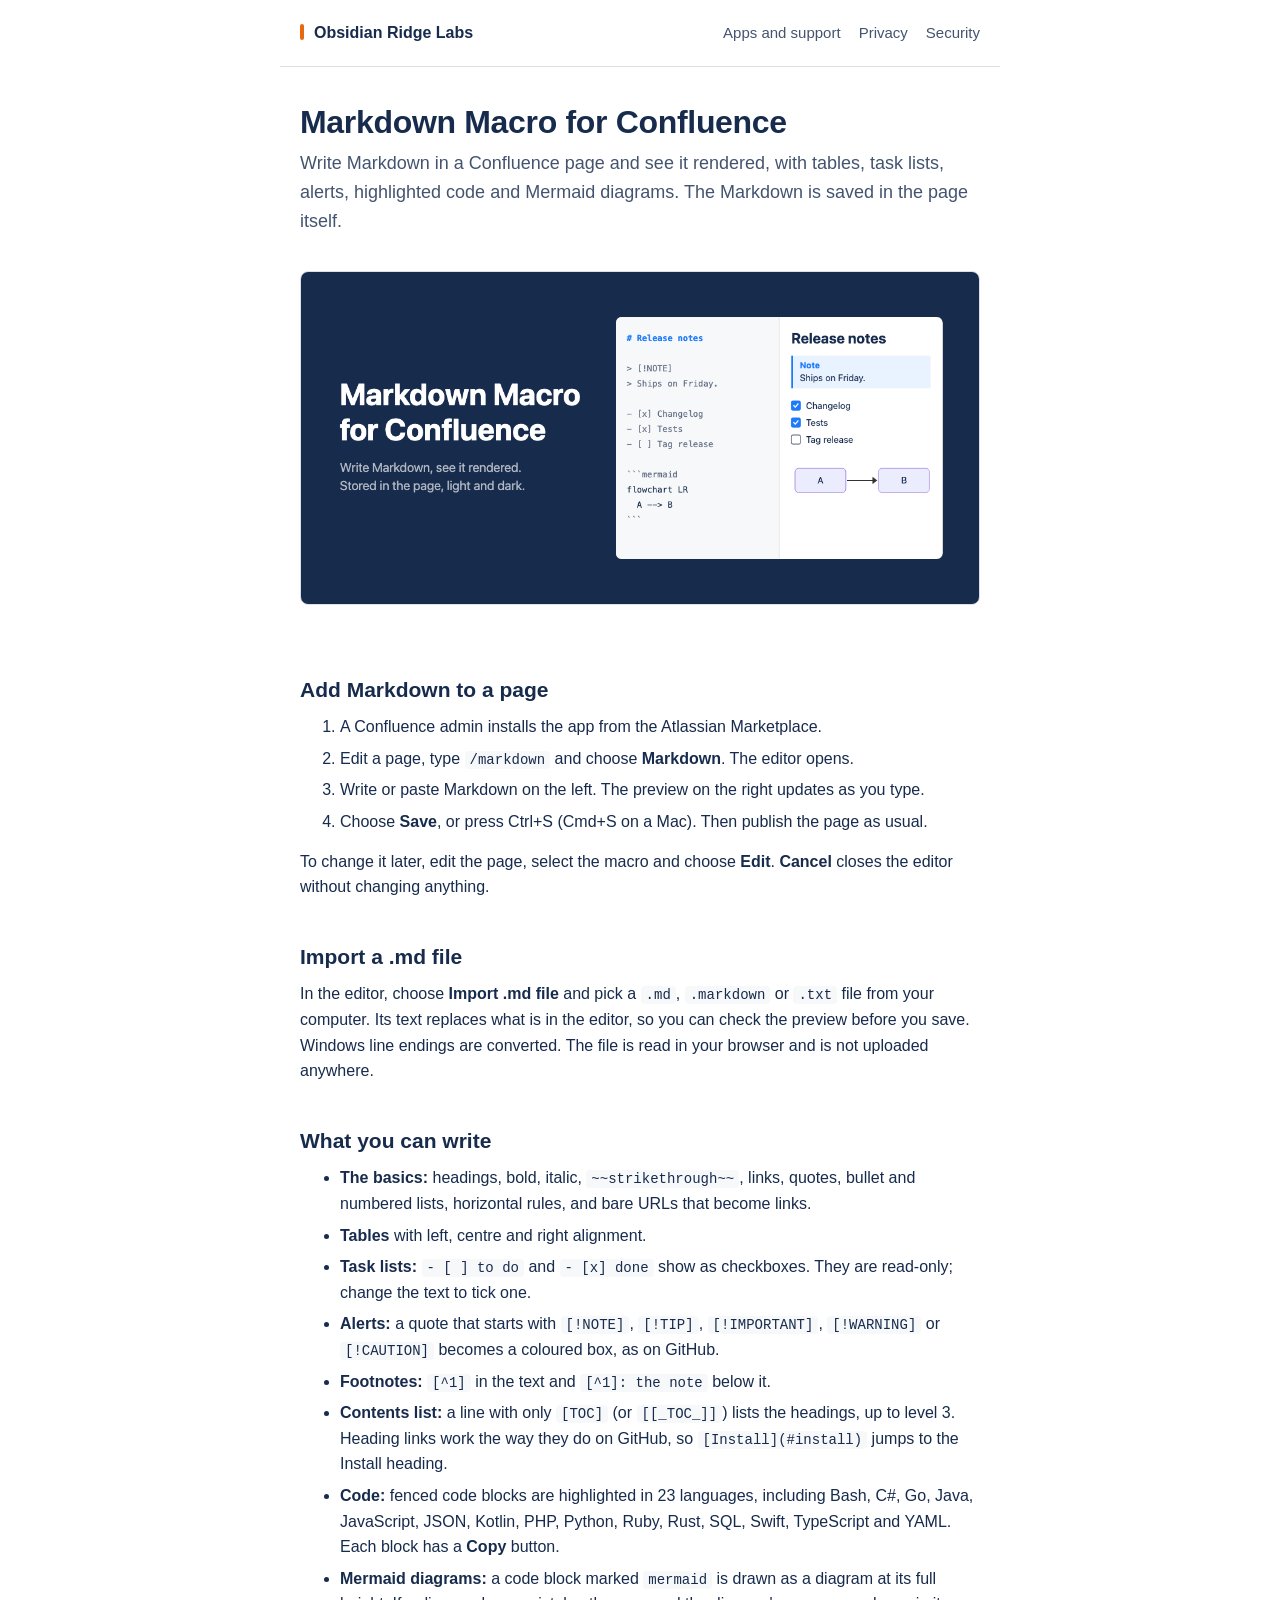
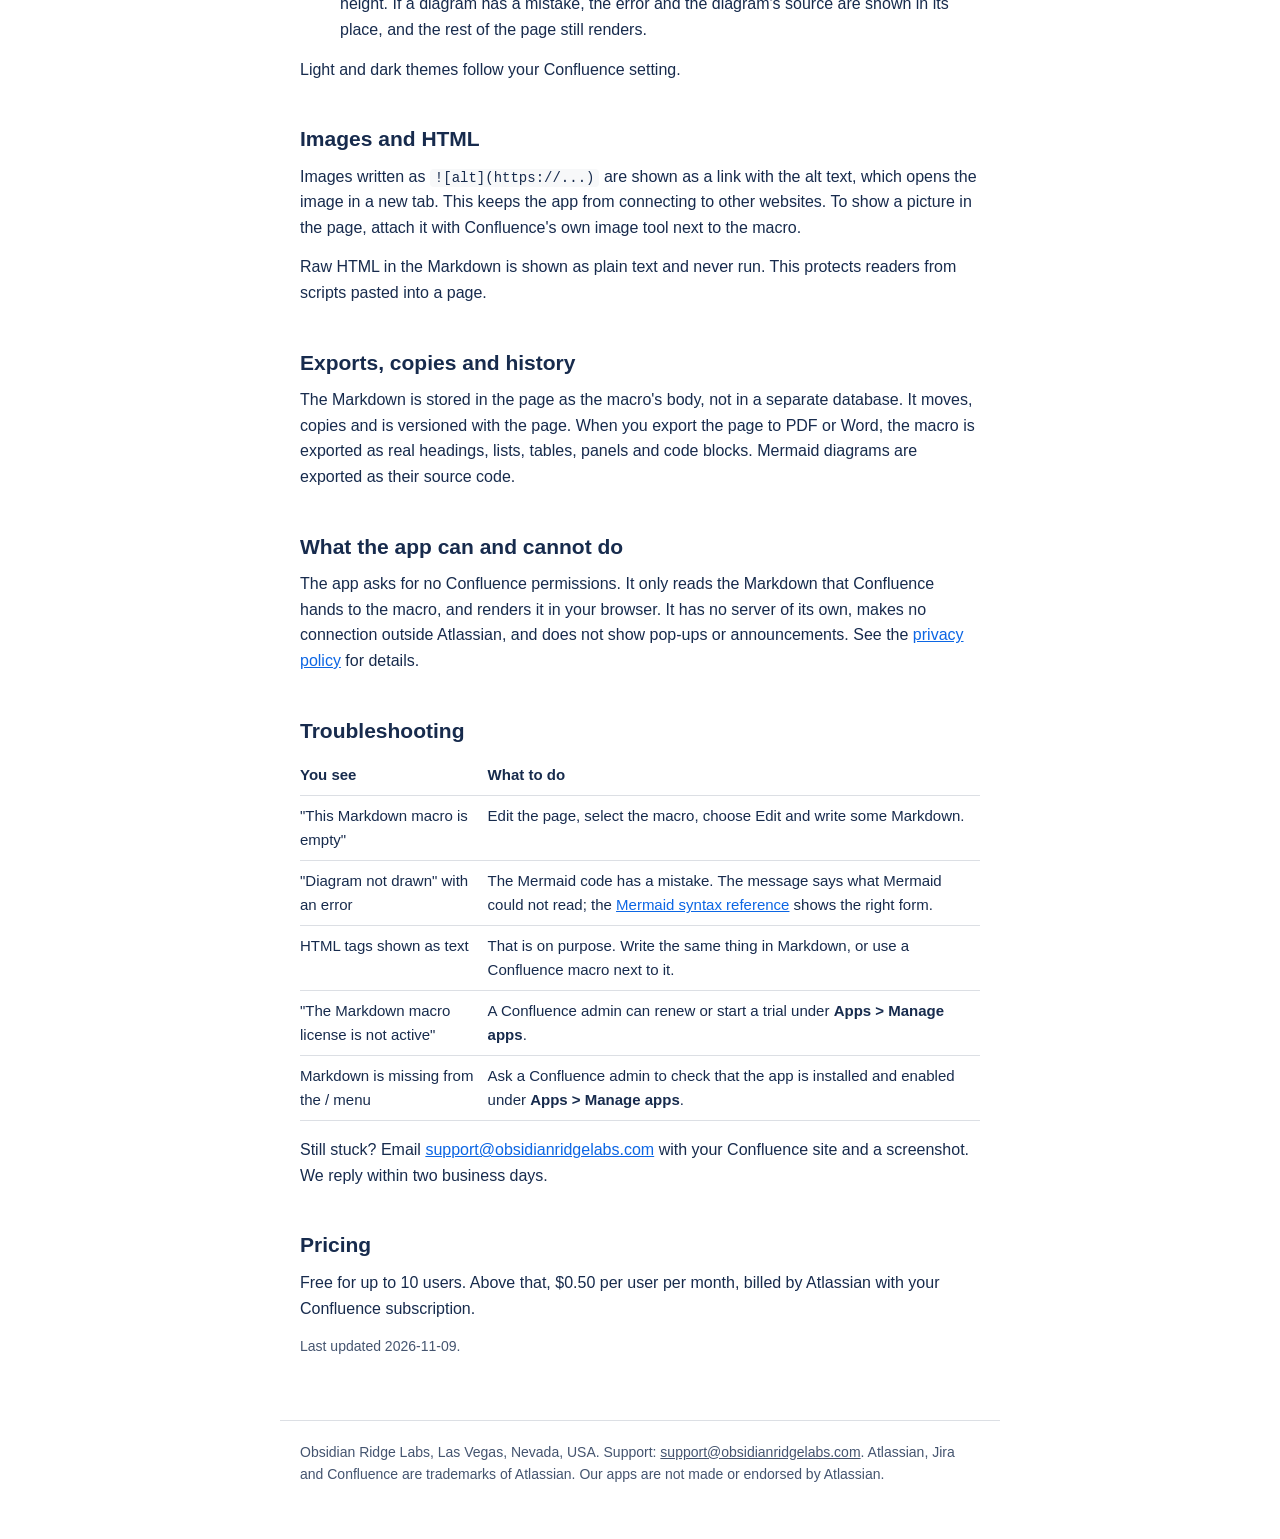
==== confluence-markdown/index.html @ e907fcbb "Add Timesheet Report for Jira and Markdown Macro for Confluence pages Docs pages, home blocks, priva" ====
<!doctype html>
<html lang="en">
<head>
<meta charset="utf-8">
<meta name="viewport" content="width=device-width, initial-scale=1">
<title>Markdown Macro for Confluence: documentation</title>
<meta name="description" content="How to use Markdown Macro for Confluence: insert the macro, write or import Markdown with a live preview, use tables, alerts, code and Mermaid diagrams, and export to PDF or Word.">
<link rel="stylesheet" href="../style.css">
</head>
<body>
<header>
  <a class="name" href="../">Obsidian Ridge Labs</a>
  <nav><a href="../">Apps and support</a><a href="../privacy/">Privacy</a><a href="../security/">Security</a></nav>
</header>
<main>
<h1>Markdown Macro for Confluence</h1>
<p class="lede">Write Markdown in a Confluence page and see it rendered, with tables, task lists, alerts, highlighted code and Mermaid diagrams. The Markdown is saved in the page itself.</p>
<img class="shot" src="shot.png" alt="Markdown source on the left and the same text rendered on the right, with headings, a table and a code block." width="1120" height="548">

<h2>Add Markdown to a page</h2>
<ol>
  <li>A Confluence admin installs the app from the Atlassian Marketplace.</li>
  <li>Edit a page, type <code>/markdown</code> and choose <strong>Markdown</strong>. The editor opens.</li>
  <li>Write or paste Markdown on the left. The preview on the right updates as you type.</li>
  <li>Choose <strong>Save</strong>, or press Ctrl+S (Cmd+S on a Mac). Then publish the page as usual.</li>
</ol>
<p>To change it later, edit the page, select the macro and choose <strong>Edit</strong>. <strong>Cancel</strong> closes the editor without changing anything.</p>

<h2>Import a .md file</h2>
<p>In the editor, choose <strong>Import .md file</strong> and pick a <code>.md</code>, <code>.markdown</code> or <code>.txt</code> file from your computer. Its text replaces what is in the editor, so you can check the preview before you save. Windows line endings are converted. The file is read in your browser and is not uploaded anywhere.</p>

<h2>What you can write</h2>
<ul>
  <li><strong>The basics:</strong> headings, bold, italic, <code>~~strikethrough~~</code>, links, quotes, bullet and numbered lists, horizontal rules, and bare URLs that become links.</li>
  <li><strong>Tables</strong> with left, centre and right alignment.</li>
  <li><strong>Task lists:</strong> <code>- [ ] to do</code> and <code>- [x] done</code> show as checkboxes. They are read-only; change the text to tick one.</li>
  <li><strong>Alerts:</strong> a quote that starts with <code>[!NOTE]</code>, <code>[!TIP]</code>, <code>[!IMPORTANT]</code>, <code>[!WARNING]</code> or <code>[!CAUTION]</code> becomes a coloured box, as on GitHub.</li>
  <li><strong>Footnotes:</strong> <code>[^1]</code> in the text and <code>[^1]: the note</code> below it.</li>
  <li><strong>Contents list:</strong> a line with only <code>[TOC]</code> (or <code>[[_TOC_]]</code>) lists the headings, up to level 3. Heading links work the way they do on GitHub, so <code>[Install](#install)</code> jumps to the Install heading.</li>
  <li><strong>Code:</strong> fenced code blocks are highlighted in 23 languages, including Bash, C#, Go, Java, JavaScript, JSON, Kotlin, PHP, Python, Ruby, Rust, SQL, Swift, TypeScript and YAML. Each block has a <strong>Copy</strong> button.</li>
  <li><strong>Mermaid diagrams:</strong> a code block marked <code>mermaid</code> is drawn as a diagram at its full height. If a diagram has a mistake, the error and the diagram's source are shown in its place, and the rest of the page still renders.</li>
</ul>
<p>Light and dark themes follow your Confluence setting.</p>

<h2>Images and HTML</h2>
<p>Images written as <code>![alt](https://...)</code> are shown as a link with the alt text, which opens the image in a new tab. This keeps the app from connecting to other websites. To show a picture in the page, attach it with Confluence's own image tool next to the macro.</p>
<p>Raw HTML in the Markdown is shown as plain text and never run. This protects readers from scripts pasted into a page.</p>

<h2>Exports, copies and history</h2>
<p>The Markdown is stored in the page as the macro's body, not in a separate database. It moves, copies and is versioned with the page. When you export the page to PDF or Word, the macro is exported as real headings, lists, tables, panels and code blocks. Mermaid diagrams are exported as their source code.</p>

<h2>What the app can and cannot do</h2>
<p>The app asks for no Confluence permissions. It only reads the Markdown that Confluence hands to the macro, and renders it in your browser. It has no server of its own, makes no connection outside Atlassian, and does not show pop-ups or announcements. See the <a href="../privacy/">privacy policy</a> for details.</p>

<h2>Troubleshooting</h2>
<table>
  <tr><th>You see</th><th>What to do</th></tr>
  <tr><td>"This Markdown macro is empty"</td><td>Edit the page, select the macro, choose Edit and write some Markdown.</td></tr>
  <tr><td>"Diagram not drawn" with an error</td><td>The Mermaid code has a mistake. The message says what Mermaid could not read; the <a href="https://mermaid.js.org/intro/syntax-reference.html">Mermaid syntax reference</a> shows the right form.</td></tr>
  <tr><td>HTML tags shown as text</td><td>That is on purpose. Write the same thing in Markdown, or use a Confluence macro next to it.</td></tr>
  <tr><td>"The Markdown macro license is not active"</td><td>A Confluence admin can renew or start a trial under <strong>Apps &gt; Manage apps</strong>.</td></tr>
  <tr><td>Markdown is missing from the / menu</td><td>Ask a Confluence admin to check that the app is installed and enabled under <strong>Apps &gt; Manage apps</strong>.</td></tr>
</table>
<p>Still stuck? Email <a href="mailto:support@obsidianridgelabs.com">support@obsidianridgelabs.com</a> with your Confluence site and a screenshot. We reply within two business days.</p>

<h2>Pricing</h2>
<p>Free for up to 10 users. Above that, $0.50 per user per month, billed by Atlassian with your Confluence subscription.</p>
<p class="meta">Last updated 2026-11-09.</p>
</main>
<footer>
  <p>Obsidian Ridge Labs, Las Vegas, Nevada, USA. Support: <a href="mailto:support@obsidianridgelabs.com">support@obsidianridgelabs.com</a>.
  Atlassian, Jira and Confluence are trademarks of Atlassian. Our apps are not made or endorsed by Atlassian.</p>
</footer>
</body>
</html>
---- style.css ----
:root { --ink: #172B4D; --subtle: #44546F; --line: #DCDFE4; --paper: #FFFFFF; --wash: #F7F8F9; --link: #0C66E4; --today: #E56910; }
@media (prefers-color-scheme: dark) {
  :root { --ink: #DEE4EA; --subtle: #9FADBC; --line: #38414A; --paper: #1D2125; --wash: #22272B; --link: #579DFF; }
}
* { box-sizing: border-box; }
html { -webkit-text-size-adjust: 100%; }
body { margin: 0; background: var(--paper); color: var(--ink); font: 16px/1.6 -apple-system, BlinkMacSystemFont, "Segoe UI", Roboto, "Helvetica Neue", Arial, sans-serif; }
header, main, footer { max-width: 720px; margin: 0 auto; padding: 0 20px; }
header { display: flex; align-items: center; justify-content: space-between; gap: 16px; flex-wrap: wrap; padding-top: 20px; padding-bottom: 20px; border-bottom: 1px solid var(--line); }
header .name { font-weight: 700; color: var(--ink); text-decoration: none; }
header .name::before { content: ""; display: inline-block; width: 4px; height: 16px; margin-right: 10px; vertical-align: -2px; border-radius: 2px; background: var(--today); }
nav { display: flex; gap: 18px; font-size: 15px; }
nav a { color: var(--subtle); text-decoration: none; }
nav a:hover, nav a[aria-current] { color: var(--ink); }
main { padding-top: 36px; padding-bottom: 48px; }
h1 { font-size: 32px; line-height: 1.2; margin: 0 0 8px; letter-spacing: -0.01em; }
h2 { font-size: 21px; margin: 40px 0 8px; }
h3 { font-size: 17px; margin: 24px 0 4px; }
p, ul, ol { margin: 0 0 14px; }
li { margin-bottom: 6px; }
a { color: var(--link); }
.lede { font-size: 18px; color: var(--subtle); margin-bottom: 28px; }
.meta { font-size: 14px; color: var(--subtle); }
.app { display: flex; gap: 16px; align-items: flex-start; padding: 20px 0; border-top: 1px solid var(--line); }
.app img { width: 56px; height: 56px; flex: none; }
.app h2 { margin: 0 0 4px; font-size: 19px; }
.shot { width: 100%; height: auto; border: 1px solid var(--line); border-radius: 8px; margin: 8px 0 20px; }
.key { display: inline-block; width: 22px; height: 10px; border-radius: 3px; vertical-align: 0; margin-right: 6px; }
table { width: 100%; border-collapse: collapse; margin: 0 0 16px; font-size: 15px; }
th, td { text-align: left; vertical-align: top; padding: 8px 10px 8px 0; border-bottom: 1px solid var(--line); }
th { font-weight: 600; }
code { font: 14px ui-monospace, SFMono-Regular, Menlo, monospace; background: var(--wash); padding: 1px 5px; border-radius: 4px; }
footer { padding-top: 20px; padding-bottom: 40px; border-top: 1px solid var(--line); font-size: 14px; color: var(--subtle); }
footer a { color: var(--subtle); }
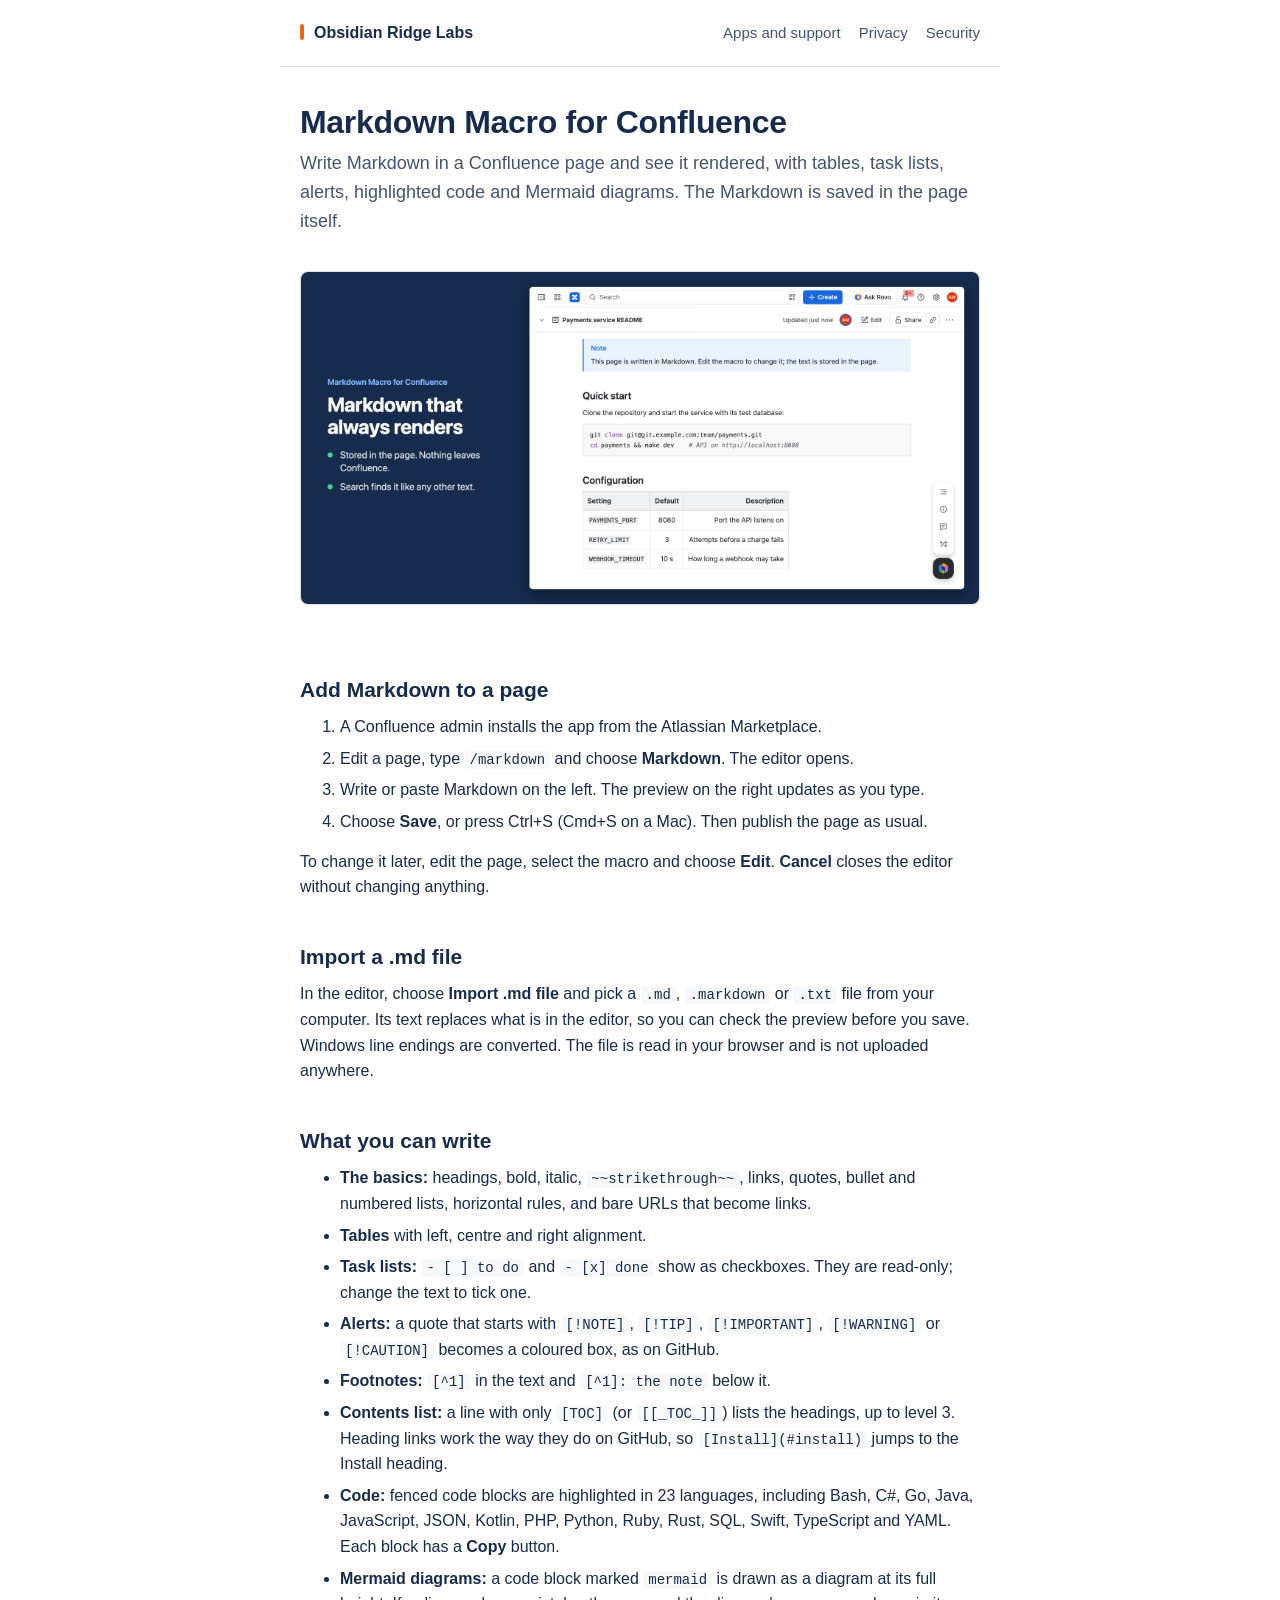
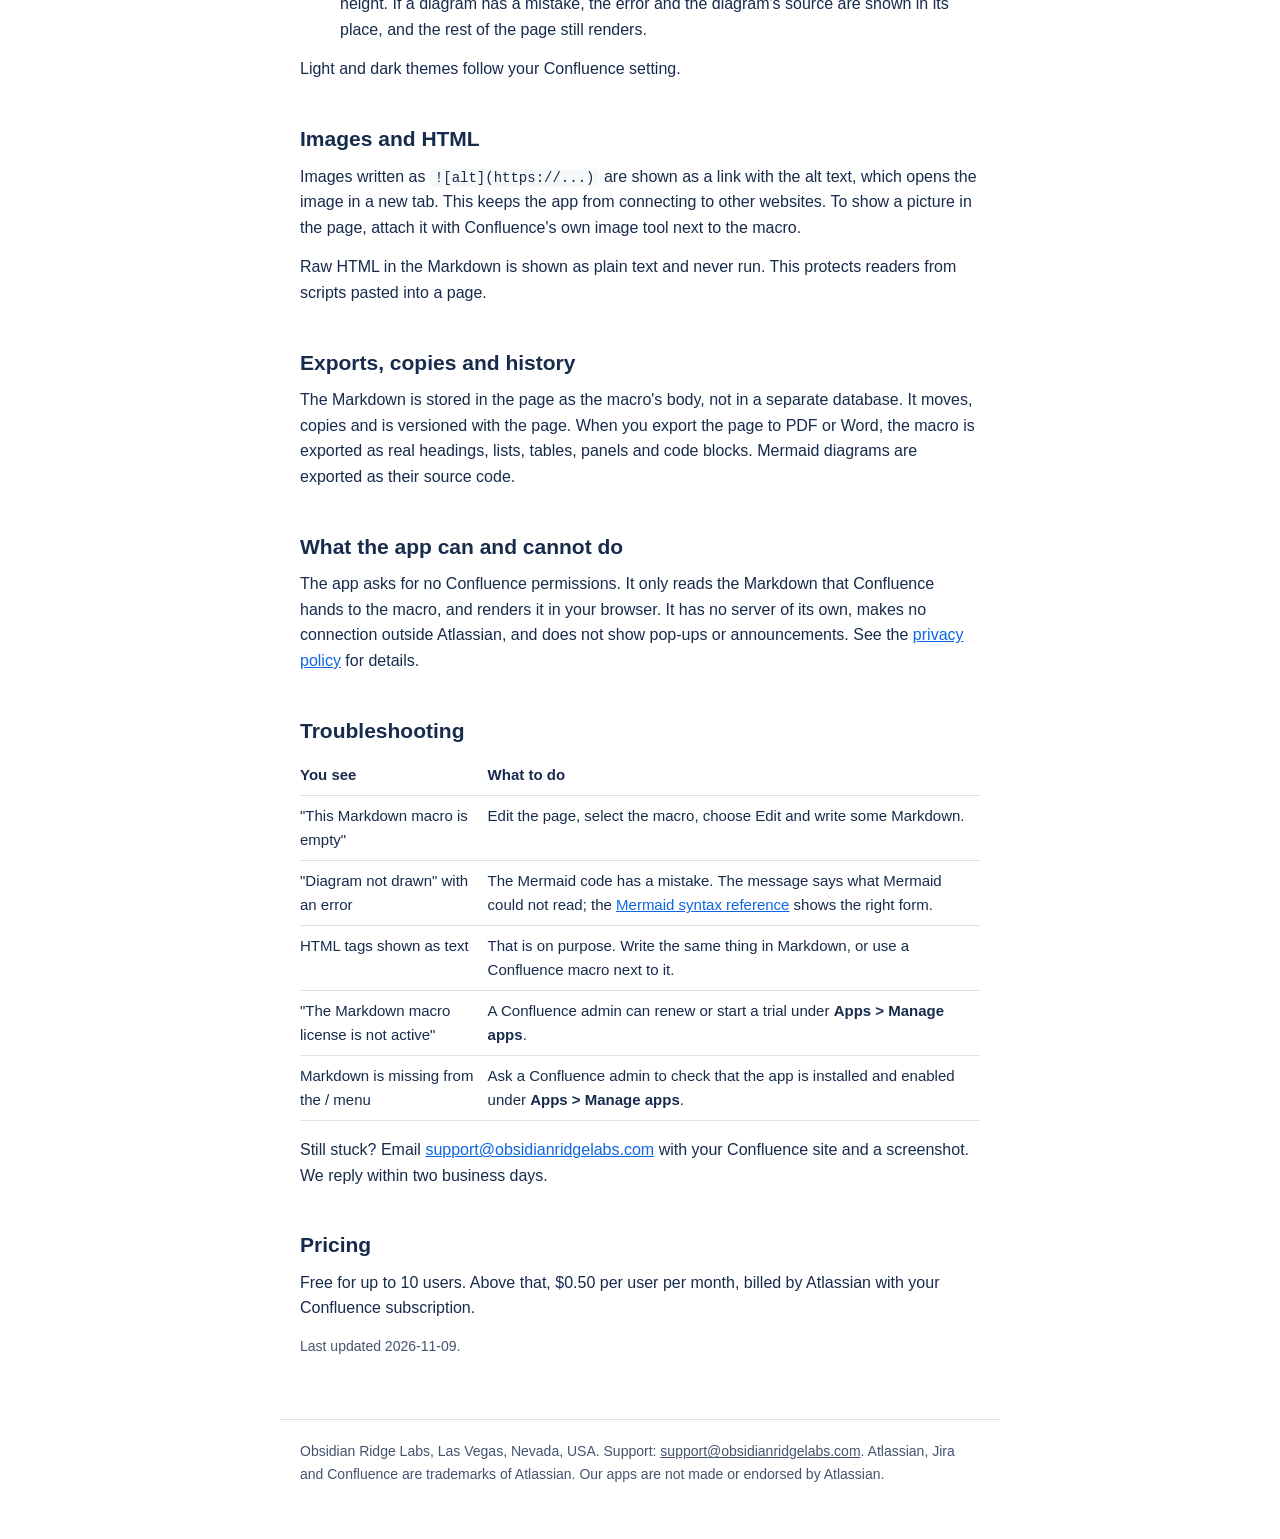
==== commit 3433c206: "Use the real Markdown macro screenshot on its page Co-Authored-By: Claude Opus 5.5 <noreply@anthropi" ====
--- a/confluence-markdown/index.html
+++ b/confluence-markdown/index.html
@@ -15,7 +15,7 @@
 <main>
 <h1>Markdown Macro for Confluence</h1>
 <p class="lede">Write Markdown in a Confluence page and see it rendered, with tables, task lists, alerts, highlighted code and Mermaid diagrams. The Markdown is saved in the page itself.</p>
-<img class="shot" src="shot.png" alt="Markdown source on the left and the same text rendered on the right, with headings, a table and a code block." width="1120" height="548">
+<img class="shot" src="shot.png" alt="A Confluence page written with the Markdown macro: an alert box, highlighted code and a table." width="1840" height="900">
 
 <h2>Add Markdown to a page</h2>
 <ol>
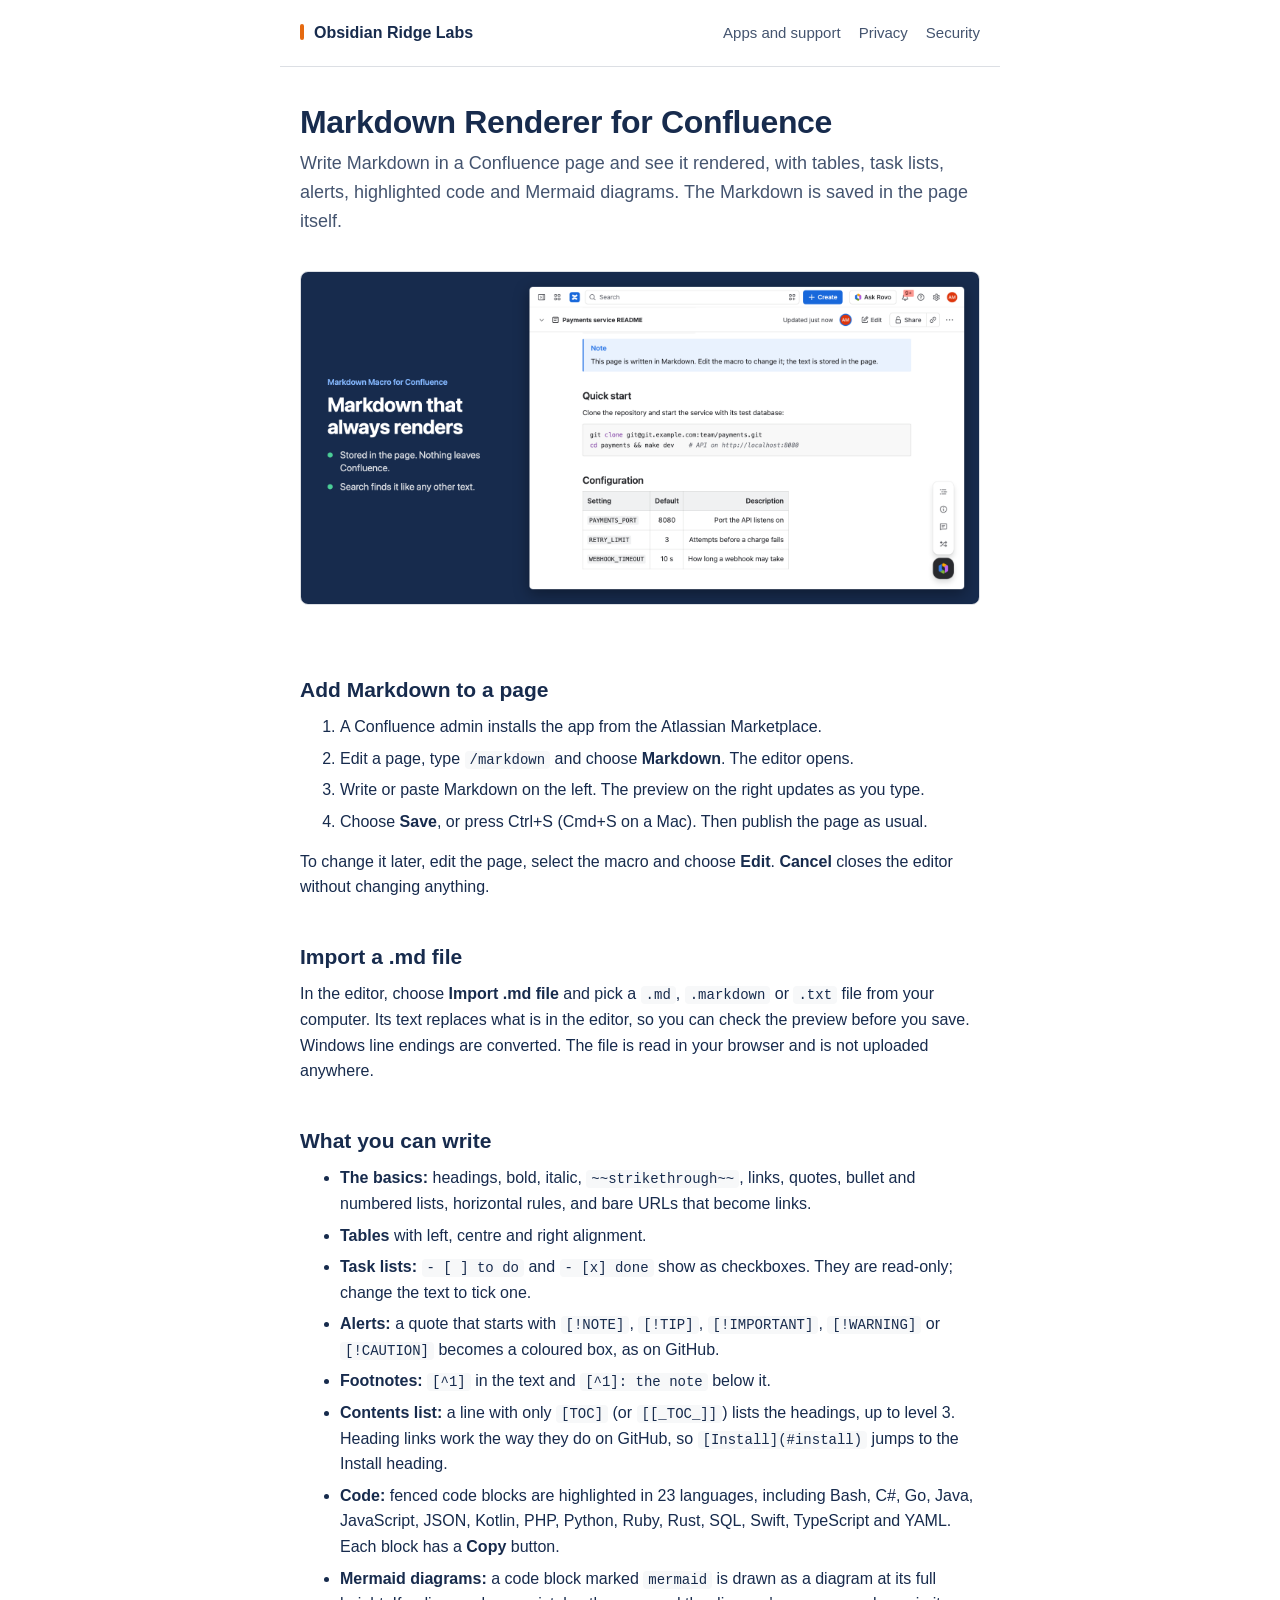
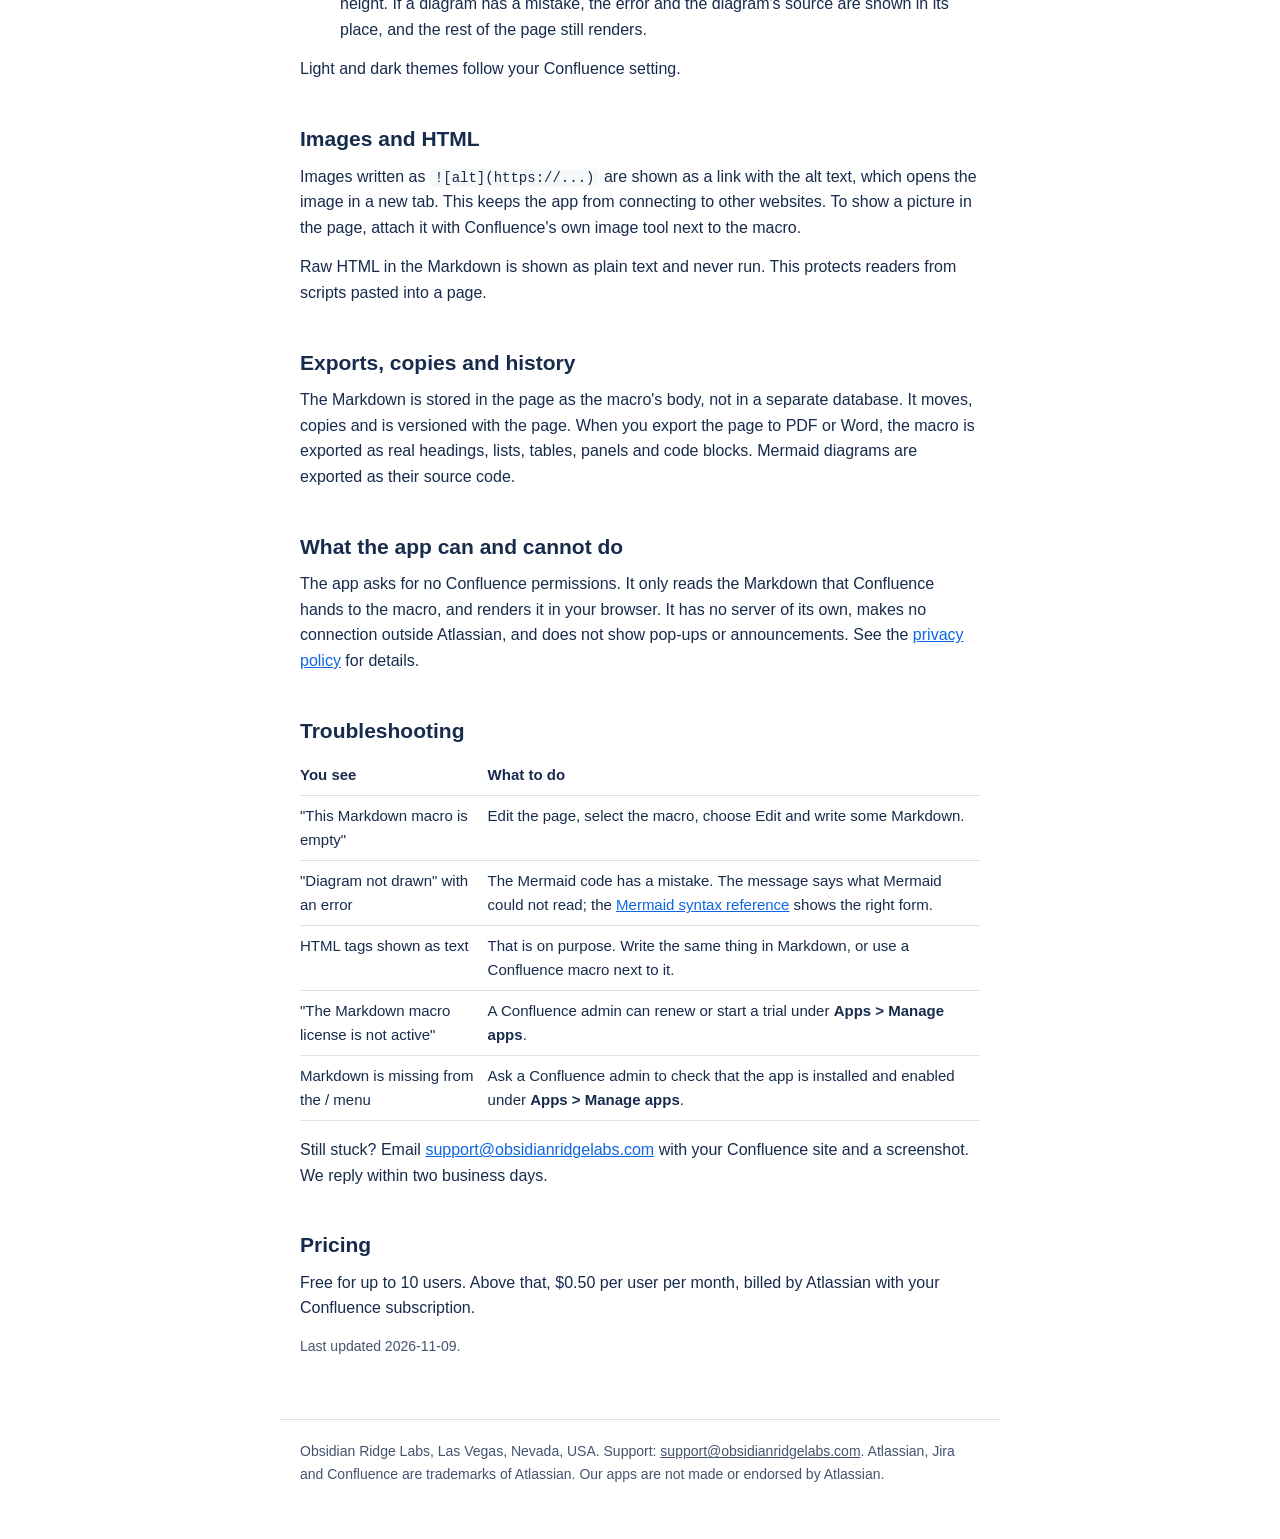
==== commit 3872f81b: "Rename Markdown Macro for Confluence to Markdown Renderer for Confluence The Marketplace name was ta" ====
--- a/confluence-markdown/index.html
+++ b/confluence-markdown/index.html
@@ -3,8 +3,8 @@
 <head>
 <meta charset="utf-8">
 <meta name="viewport" content="width=device-width, initial-scale=1">
-<title>Markdown Macro for Confluence: documentation</title>
-<meta name="description" content="How to use Markdown Macro for Confluence: insert the macro, write or import Markdown with a live preview, use tables, alerts, code and Mermaid diagrams, and export to PDF or Word.">
+<title>Markdown Renderer for Confluence: documentation</title>
+<meta name="description" content="How to use Markdown Renderer for Confluence: insert the macro, write or import Markdown with a live preview, use tables, alerts, code and Mermaid diagrams, and export to PDF or Word.">
 <link rel="stylesheet" href="../style.css">
 </head>
 <body>
@@ -13,7 +13,7 @@
   <nav><a href="../">Apps and support</a><a href="../privacy/">Privacy</a><a href="../security/">Security</a></nav>
 </header>
 <main>
-<h1>Markdown Macro for Confluence</h1>
+<h1>Markdown Renderer for Confluence</h1>
 <p class="lede">Write Markdown in a Confluence page and see it rendered, with tables, task lists, alerts, highlighted code and Mermaid diagrams. The Markdown is saved in the page itself.</p>
 <img class="shot" src="shot.png" alt="A Confluence page written with the Markdown macro: an alert box, highlighted code and a table." width="1840" height="900">
 
